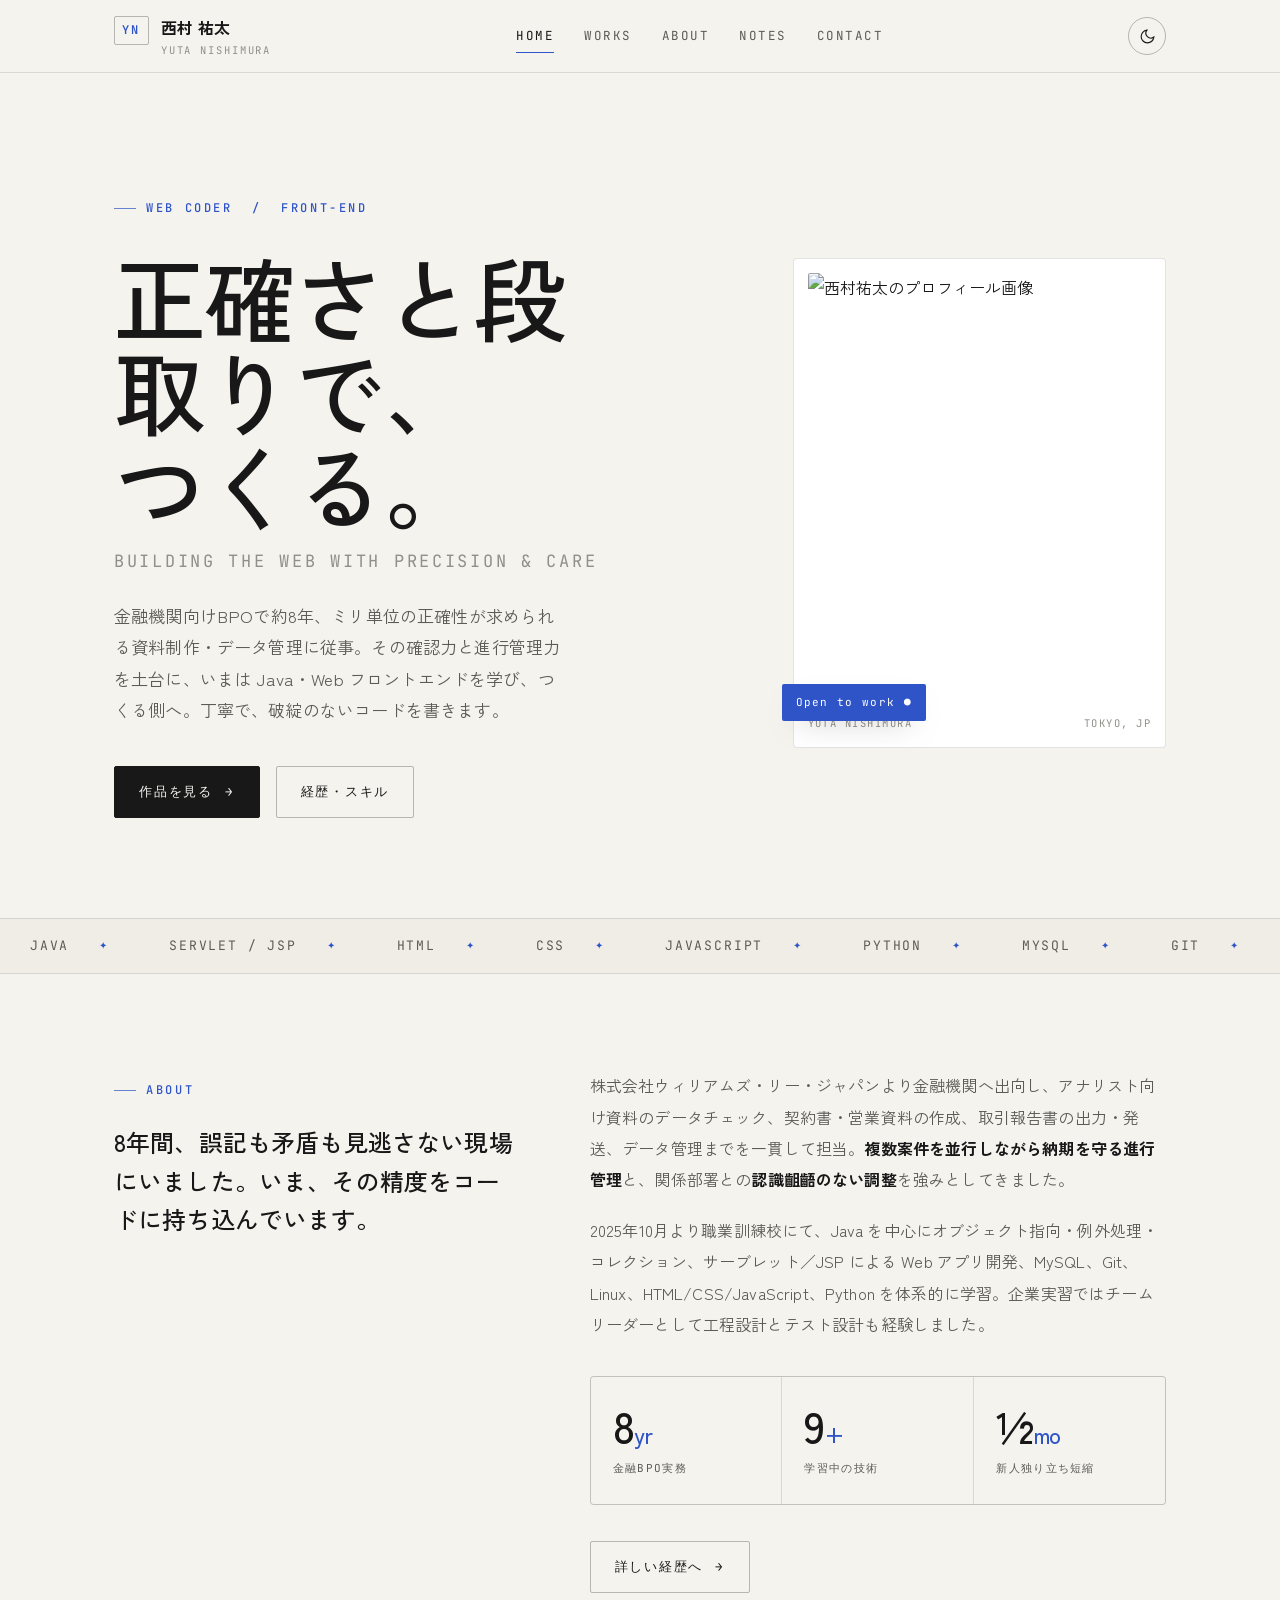
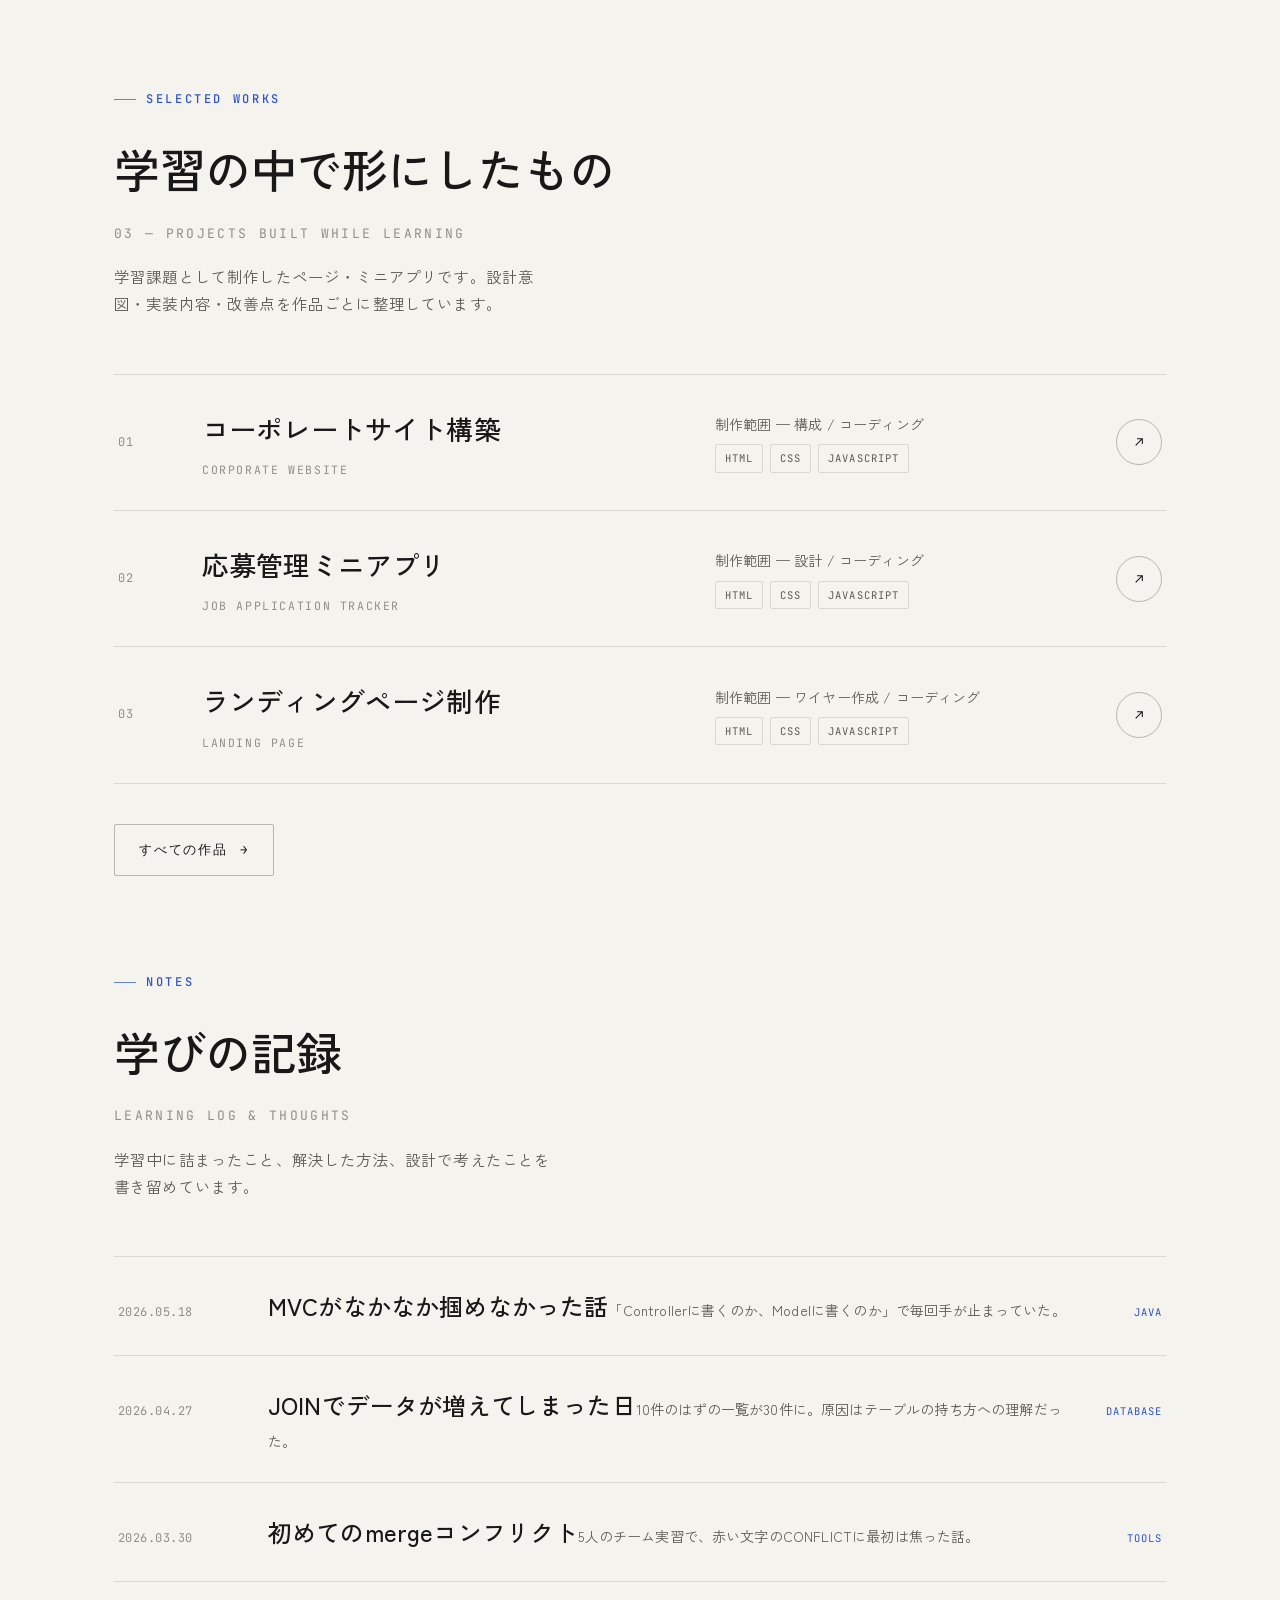
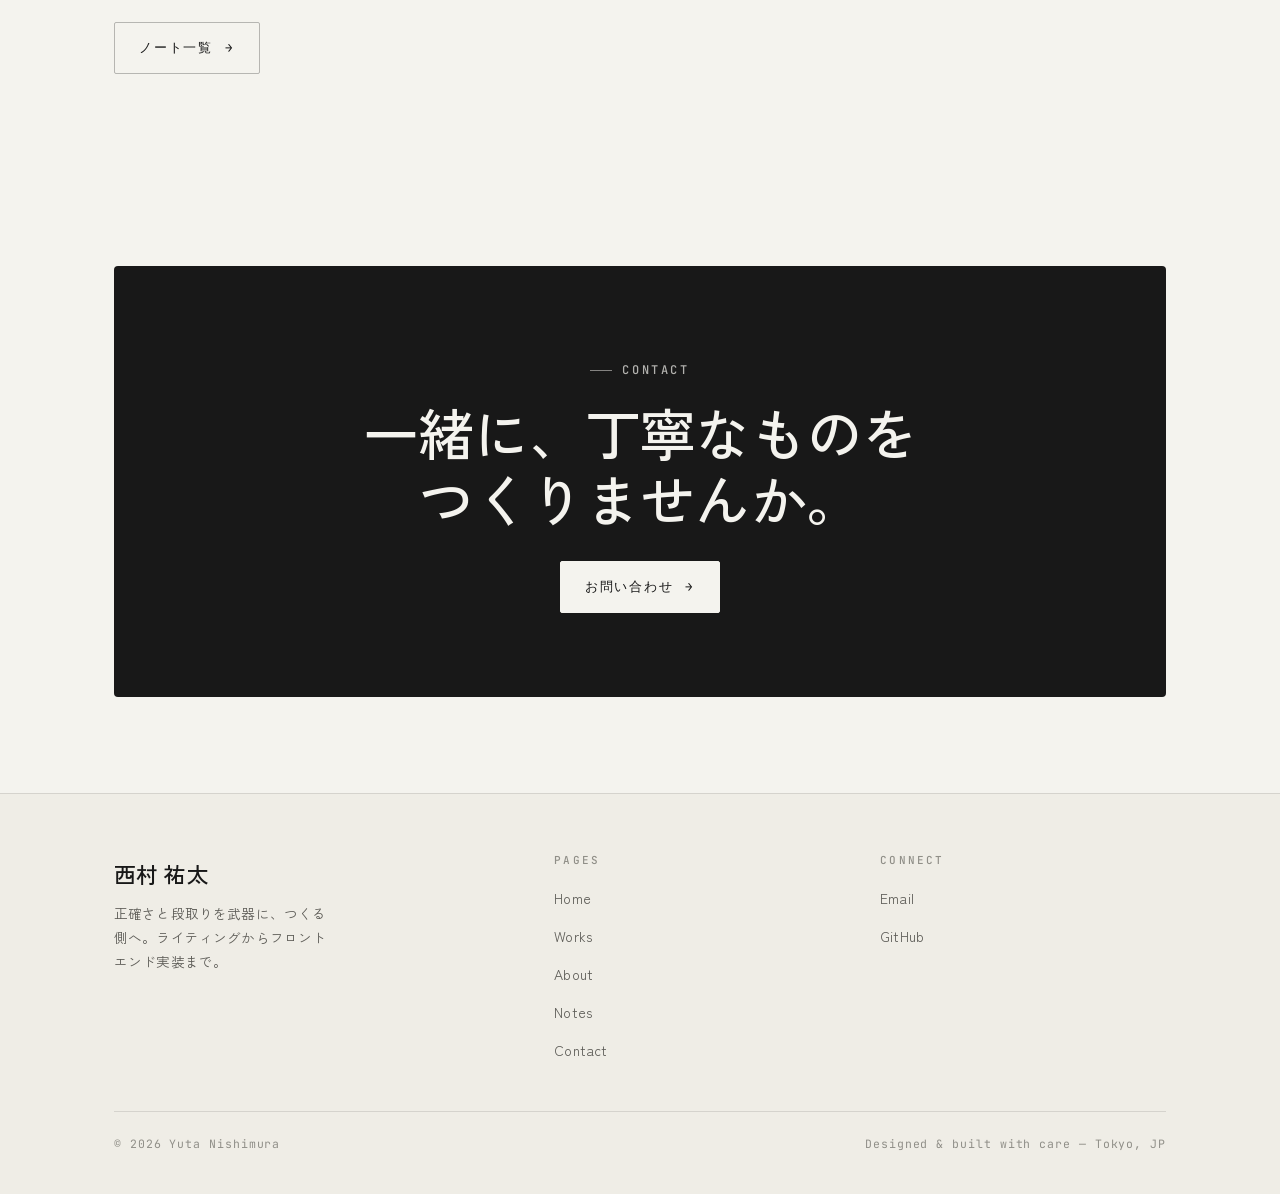
==== index.html @ 8dd25f8f "Add portfolio site" ====
<!DOCTYPE html>
<html lang="ja" data-theme="light">
<head>
<meta charset="UTF-8" />
<meta name="viewport" content="width=device-width, initial-scale=1.0" />
<title>西村 祐太 | Portfolio — Web Coder</title>
<meta name="description" content="西村祐太のポートフォリオ。金融機関向けBPOで培った正確性と進行管理力、職業訓練校で習得したWeb・プログラミングスキルを掲載しています。" />
<link rel="preconnect" href="https://fonts.googleapis.com" />
<link rel="preconnect" href="https://fonts.gstatic.com" crossorigin />
<link href="https://fonts.googleapis.com/css2?family=Zen+Kaku+Gothic+New:wght@300;400;500;700&family=Zen+Old+Mincho:wght@400;500;600&family=JetBrains+Mono:wght@400;500&display=swap" rel="stylesheet" />
<link rel="stylesheet" href="assets/site.css" />
<link rel="stylesheet" href="assets/site-components.css" />
<script src="assets/site.js"></script>
</head>
<body>

<!-- ============ HEADER ============ -->
<header class="site-header">
  <nav class="nav" aria-label="メインナビゲーション">
    <a class="brand" href="index.html" aria-label="ホーム">
      <span class="mark">YN</span>
      <span class="nm">西村 祐太<small>Yuta Nishimura</small></span>
    </a>
    <div class="nav-links" id="navLinks">
      <a href="index.html" aria-current="page">Home</a>
      <a href="works.html">Works</a>
      <a href="about.html">About</a>
      <a href="blog.html">Notes</a>
      <a href="contact.html">Contact</a>
    </div>
    <div class="nav-tools">
      <button class="icon-btn" data-theme-toggle aria-label="テーマ切替" title="ライト / ダーク">
        <svg class="theme-icon-moon" viewBox="0 0 24 24" fill="none" stroke="currentColor" stroke-width="1.6"><path d="M21 12.8A9 9 0 1 1 11.2 3a7 7 0 0 0 9.8 9.8Z"/></svg>
        <svg class="theme-icon-sun" viewBox="0 0 24 24" fill="none" stroke="currentColor" stroke-width="1.6"><circle cx="12" cy="12" r="4.2"/><path d="M12 2v2.5M12 19.5V22M2 12h2.5M19.5 12H22M4.9 4.9l1.8 1.8M17.3 17.3l1.8 1.8M19.1 4.9l-1.8 1.8M6.7 17.3l-1.8 1.8"/></svg>
      </button>
      <button class="icon-btn nav-toggle" data-nav-toggle aria-label="メニュー" aria-expanded="false">
        <svg viewBox="0 0 24 24" fill="none" stroke="currentColor" stroke-width="1.6"><path d="M4 7h16M4 12h16M4 17h16"/></svg>
      </button>
    </div>
  </nav>
</header>

<main>
<!-- ============ HERO ============ -->
<section class="hero wrap">
  <div class="hero-grid">
    <div>
      <p class="eyebrow hero-tag reveal">Web Coder &nbsp;/&nbsp; Front-end</p>
      <h1 class="reveal">
        <span class="ja">正確さと段取りで、<br/>つくる。</span>
        <span class="en">Building the web with precision &amp; care</span>
      </h1>
      <p class="hero-lede reveal">金融機関向けBPOで約8年、ミリ単位の正確性が求められる資料制作・データ管理に従事。その確認力と進行管理力を土台に、いまは Java・Web フロントエンドを学び、つくる側へ。丁寧で、破綻のないコードを書きます。</p>
      <div class="hero-cta reveal">
        <a class="btn" href="works.html">作品を見る <span class="arr">→</span></a>
        <a class="btn btn--ghost" href="about.html">経歴・スキル</a>
      </div>
    </div>
    <div class="hero-portrait reveal">
      <div class="frame">
        <img src="https://williams7jpyu-dotcom.github.io/portfolio-clean/assets/profile.png" alt="西村祐太のプロフィール画像" loading="eager" />
        <div class="meta"><span>Yuta Nishimura</span><span>Tokyo, JP</span></div>
        <span class="badge">Open to work ●</span>
      </div>
    </div>
  </div>
</section>

<!-- skills marquee -->
<div class="strip" aria-hidden="true">
  <div class="strip-track">
    <span>Java</span><span>Servlet / JSP</span><span>HTML</span><span>CSS</span><span>JavaScript</span><span>Python</span><span>MySQL</span><span>Git</span><span>Linux</span><span>MVC</span>
    <span>Java</span><span>Servlet / JSP</span><span>HTML</span><span>CSS</span><span>JavaScript</span><span>Python</span><span>MySQL</span><span>Git</span><span>Linux</span><span>MVC</span>
  </div>
</div>

<!-- ============ ABOUT PREVIEW ============ -->
<section class="section wrap">
  <div class="about-grid">
    <div class="reveal">
      <p class="eyebrow">About</p>
      <p class="lead-para" style="margin-top:22px;">8年間、誤記も矛盾も見逃さない現場にいました。いま、その精度をコードに持ち込んでいます。</p>
    </div>
    <div class="prose reveal">
      <p>株式会社ウィリアムズ・リー・ジャパンより金融機関へ出向し、アナリスト向け資料のデータチェック、契約書・営業資料の作成、取引報告書の出力・発送、データ管理までを一貫して担当。<strong>複数案件を並行しながら納期を守る進行管理</strong>と、関係部署との<strong>認識齟齬のない調整</strong>を強みとしてきました。</p>
      <p>2025年10月より職業訓練校にて、Java を中心にオブジェクト指向・例外処理・コレクション、サーブレット／JSP による Web アプリ開発、MySQL、Git、Linux、HTML/CSS/JavaScript、Python を体系的に学習。企業実習ではチームリーダーとして工程設計とテスト設計も経験しました。</p>
      <div class="stats">
        <div class="stat"><div class="n">8<span>yr</span></div><div class="l">金融BPO実務</div></div>
        <div class="stat"><div class="n">9<span>+</span></div><div class="l">学習中の技術</div></div>
        <div class="stat"><div class="n">½<span>mo</span></div><div class="l">新人独り立ち短縮</div></div>
      </div>
      <a class="btn btn--ghost" href="about.html">詳しい経歴へ <span class="arr">→</span></a>
    </div>
  </div>
</section>

<!-- ============ FEATURED WORKS ============ -->
<section class="section wrap" style="padding-top:0;">
  <div class="section-head reveal">
    <p class="eyebrow">Selected Works</p>
    <div class="lead">学習の中で形にしたもの<span class="en">03 — Projects built while learning</span></div>
    <p class="sub">学習課題として制作したページ・ミニアプリです。設計意図・実装内容・改善点を作品ごとに整理しています。</p>
  </div>
  <div class="works-list">
    <a class="work-row reveal" href="work-cafe.html">
      <span class="num">01</span>
      <span class="title">コーポレートサイト構築<span class="en">Corporate Website</span></span>
      <span class="role">制作範囲 — 構成 / コーディング<span class="tags"><span class="tag">HTML</span><span class="tag">CSS</span><span class="tag">JavaScript</span></span></span>
      <span class="go"><svg viewBox="0 0 24 24" width="16" height="16" fill="none" stroke="currentColor" stroke-width="1.6"><path d="M7 17 17 7M9 7h8v8"/></svg></span>
      <img class="preview" src="https://williams7jpyu-dotcom.github.io/portfolio-clean/assets/work-cafe.png" alt="" />
    </a>
    <a class="work-row reveal" href="work-tracker.html">
      <span class="num">02</span>
      <span class="title">応募管理ミニアプリ<span class="en">Job Application Tracker</span></span>
      <span class="role">制作範囲 — 設計 / コーディング<span class="tags"><span class="tag">HTML</span><span class="tag">CSS</span><span class="tag">JavaScript</span></span></span>
      <span class="go"><svg viewBox="0 0 24 24" width="16" height="16" fill="none" stroke="currentColor" stroke-width="1.6"><path d="M7 17 17 7M9 7h8v8"/></svg></span>
      <img class="preview" src="https://williams7jpyu-dotcom.github.io/portfolio-clean/assets/work-app.png" alt="" />
    </a>
    <a class="work-row reveal" href="work-lp.html">
      <span class="num">03</span>
      <span class="title">ランディングページ制作<span class="en">Landing Page</span></span>
      <span class="role">制作範囲 — ワイヤー作成 / コーディング<span class="tags"><span class="tag">HTML</span><span class="tag">CSS</span><span class="tag">JavaScript</span></span></span>
      <span class="go"><svg viewBox="0 0 24 24" width="16" height="16" fill="none" stroke="currentColor" stroke-width="1.6"><path d="M7 17 17 7M9 7h8v8"/></svg></span>
      <img class="preview" src="https://williams7jpyu-dotcom.github.io/portfolio-clean/assets/work-lp.png" alt="" />
    </a>
  </div>
  <div style="margin-top:40px;" class="reveal"><a class="btn btn--ghost" href="works.html">すべての作品 <span class="arr">→</span></a></div>
</section>

<!-- ============ NOTES PREVIEW ============ -->
<section class="section wrap" style="padding-top:0;">
  <div class="section-head reveal">
    <p class="eyebrow">Notes</p>
    <div class="lead">学びの記録<span class="en">Learning log &amp; thoughts</span></div>
    <p class="sub">学習中に詰まったこと、解決した方法、設計で考えたことを書き留めています。</p>
  </div>
  <div class="notes-list">
    <a class="note-row reveal" href="note-mvc.html">
      <span class="date">2026.05.18</span>
      <span><span class="nt">MVCがなかなか掴めなかった話</span><span class="ex">「Controllerに書くのか、Modelに書くのか」で毎回手が止まっていた。</span></span>
      <span class="cat">Java</span>
    </a>
    <a class="note-row reveal" href="note-join.html">
      <span class="date">2026.04.27</span>
      <span><span class="nt">JOINでデータが増えてしまった日</span><span class="ex">10件のはずの一覧が30件に。原因はテーブルの持ち方への理解だった。</span></span>
      <span class="cat">Database</span>
    </a>
    <a class="note-row reveal" href="note-git.html">
      <span class="date">2026.03.30</span>
      <span><span class="nt">初めてのmergeコンフリクト</span><span class="ex">5人のチーム実習で、赤い文字のCONFLICTに最初は焦った話。</span></span>
      <span class="cat">Tools</span>
    </a>
  </div>
  <div style="margin-top:40px;" class="reveal"><a class="btn btn--ghost" href="blog.html">ノート一覧 <span class="arr">→</span></a></div>
</section>

<!-- ============ CONTACT CTA ============ -->
<section class="section wrap">
  <div class="cta-band reveal">
    <p class="eyebrow">Contact</p>
    <h2>一緒に、丁寧なものを<br/>つくりませんか。</h2>
    <a class="btn" href="contact.html">お問い合わせ <span class="arr">→</span></a>
  </div>
</section>
</main>

<!-- ============ FOOTER ============ -->
<footer class="site-footer">
  <div class="wrap">
    <div class="footer-grid">
      <div class="footer-brand">
        <div class="big">西村 祐太</div>
        <p>正確さと段取りを武器に、つくる側へ。ライティングからフロントエンド実装まで。</p>
      </div>
      <div>
        <h4>Pages</h4>
        <ul>
          <li><a href="index.html">Home</a></li>
          <li><a href="works.html">Works</a></li>
          <li><a href="about.html">About</a></li>
          <li><a href="blog.html">Notes</a></li>
          <li><a href="contact.html">Contact</a></li>
        </ul>
      </div>
      <div>
        <h4>Connect</h4>
        <ul>
          <li><a href="mailto:williams7.jp.yu@gmail.com">Email</a></li>
          <li><a href="https://github.com/williams7jpyu-dotcom" target="_blank" rel="noopener">GitHub</a></li>
        </ul>
      </div>
    </div>
    <div class="footer-base">
      <span>© 2026 Yuta Nishimura</span>
      <span>Designed &amp; built with care — Tokyo, JP</span>
    </div>
  </div>
</footer>


</body>
</html>
---- assets/site.css ----
/* =========================================================
   Yuta Nishimura — Portfolio
   Shared stylesheet. Minimal / editorial / bilingual.
   Theme via [data-theme], tweak vars overridable inline.
   ========================================================= */

:root {
  /* Tweakable */
  --accent: #2f54c8;
  --space-scale: 1;            /* 0.85 compact .. 1.2 airy */
  --font-display: "Zen Kaku Gothic New", system-ui, sans-serif;
  --font-body: "Zen Kaku Gothic New", system-ui, sans-serif;
  --font-mono: "JetBrains Mono", ui-monospace, monospace;
  --font-serif: "Zen Old Mincho", serif;

  /* Light palette */
  --bg: #f4f3ee;
  --bg-2: #efede6;
  --surface: #ffffff;
  --ink: #181818;
  --ink-soft: #5c5b56;
  --ink-faint: #908f88;
  --line: rgba(24, 24, 24, 0.12);
  --line-strong: rgba(24, 24, 24, 0.28);
  --accent-ink: #ffffff;

  --maxw: 1180px;
  --gut: clamp(20px, 5vw, 72px);
  --r: 4px;
  --ease: cubic-bezier(0.22, 1, 0.36, 1);
}

[data-theme="dark"] {
  --bg: #0f0f11;
  --bg-2: #161619;
  --surface: #18181b;
  --ink: #f1efe9;
  --ink-soft: #a6a49c;
  --ink-faint: #6d6c66;
  --line: rgba(241, 239, 233, 0.14);
  --line-strong: rgba(241, 239, 233, 0.32);
  --accent-ink: #ffffff;
}

* { box-sizing: border-box; }

html { -webkit-text-size-adjust: 100%; scroll-behavior: smooth; }

body {
  margin: 0;
  background: var(--bg);
  color: var(--ink);
  font-family: var(--font-body);
  font-weight: 400;
  line-height: 1.75;
  letter-spacing: 0.01em;
  -webkit-font-smoothing: antialiased;
  text-rendering: optimizeLegibility;
  transition: background 0.5s var(--ease), color 0.5s var(--ease);
}

::selection { background: var(--accent); color: var(--accent-ink); }

a { color: inherit; text-decoration: none; }

img { display: block; max-width: 100%; }

h1, h2, h3, h4 { font-family: var(--font-display); font-weight: 500; line-height: 1.18; letter-spacing: 0.01em; margin: 0; text-wrap: balance; }

p { margin: 0; text-wrap: pretty; }

/* ---------- layout helpers ---------- */
.wrap { max-width: var(--maxw); margin: 0 auto; padding-inline: var(--gut); }

.section {
  padding-block: calc(96px * var(--space-scale));
  position: relative;
}
.section--tight { padding-block: calc(64px * var(--space-scale)); }

.eyebrow {
  font-family: var(--font-mono);
  font-size: 12px;
  font-weight: 500;
  letter-spacing: 0.22em;
  text-transform: uppercase;
  color: var(--accent);
  display: inline-flex;
  align-items: center;
  gap: 10px;
  margin: 0;
}
.eyebrow::before {
  content: "";
  width: 22px;
  height: 1px;
  background: currentColor;
  opacity: 0.7;
}

.section-head {
  display: grid;
  grid-template-columns: 1fr;
  gap: 18px;
  margin-bottom: calc(56px * var(--space-scale));
}
.section-head .lead {
  font-family: var(--font-display);
  font-size: clamp(28px, 4vw, 46px);
  font-weight: 500;
  letter-spacing: -0.01em;
}
.section-head .lead .en {
  display: block;
  font-family: var(--font-mono);
  font-weight: 400;
  font-size: 13px;
  letter-spacing: 0.18em;
  text-transform: uppercase;
  color: var(--ink-faint);
  margin-top: 14px;
}
.section-head .sub { color: var(--ink-soft); max-width: 56ch; font-size: 15.5px; }

/* ---------- header / nav ---------- */
.site-header {
  position: sticky;
  top: 0;
  z-index: 50;
  backdrop-filter: saturate(1.4) blur(14px);
  background: color-mix(in oklab, var(--bg) 78%, transparent);
  border-bottom: 1px solid var(--line);
  transition: background 0.5s var(--ease), border-color 0.5s var(--ease);
}
.nav {
  max-width: var(--maxw);
  margin: 0 auto;
  padding: 0 var(--gut);
  height: 72px;
  display: flex;
  align-items: center;
  justify-content: space-between;
  gap: 24px;
}
.brand { display: flex; align-items: baseline; gap: 12px; font-weight: 600; letter-spacing: 0.02em; }
.brand .mark {
  font-family: var(--font-mono);
  font-size: 12px;
  letter-spacing: 0.2em;
  color: var(--accent);
  border: 1px solid var(--line-strong);
  border-radius: 2px;
  padding: 3px 7px;
}
.brand .nm { font-size: 16px; }
.brand .nm small { display: block; font-family: var(--font-mono); font-size: 10.5px; letter-spacing: 0.18em; color: var(--ink-faint); text-transform: uppercase; font-weight: 400; }

.nav-links { display: flex; align-items: center; gap: 30px; }
.nav-links a {
  font-family: var(--font-mono);
  font-size: 12.5px;
  letter-spacing: 0.12em;
  text-transform: uppercase;
  color: var(--ink-soft);
  position: relative;
  padding-block: 6px;
  transition: color 0.25s var(--ease);
}
.nav-links a::after {
  content: "";
  position: absolute; left: 0; bottom: 0;
  width: 100%; height: 1px;
  background: var(--accent);
  transform: scaleX(0); transform-origin: left;
  transition: transform 0.35s var(--ease);
}
.nav-links a:hover { color: var(--ink); }
.nav-links a:hover::after, .nav-links a[aria-current="page"]::after { transform: scaleX(1); }
.nav-links a[aria-current="page"] { color: var(--ink); }

.nav-tools { display: flex; align-items: center; gap: 12px; }
.icon-btn {
  width: 38px; height: 38px;
  display: inline-flex; align-items: center; justify-content: center;
  border: 1px solid var(--line-strong);
  border-radius: 50%;
  background: transparent;
  color: var(--ink);
  cursor: pointer;
  transition: background 0.25s var(--ease), color 0.25s var(--ease), border-color 0.25s;
}
.icon-btn:hover { background: var(--ink); color: var(--bg); border-color: var(--ink); }
.icon-btn svg { width: 17px; height: 17px; }
.theme-icon-sun { display: none; }
[data-theme="dark"] .theme-icon-sun { display: block; }
[data-theme="dark"] .theme-icon-moon { display: none; }

.nav-toggle { display: none; }

/* mobile nav */
@media (max-width: 860px) {
  .nav-links {
    position: fixed; inset: 72px 0 auto 0;
    flex-direction: column; align-items: flex-start;
    gap: 4px;
    background: var(--bg);
    border-bottom: 1px solid var(--line);
    padding: 18px var(--gut) 28px;
    transform: translateY(-12px); opacity: 0; pointer-events: none;
    transition: transform 0.3s var(--ease), opacity 0.3s var(--ease);
  }
  .nav-links a { font-size: 15px; padding-block: 12px; width: 100%; }
  .nav-links a::after { display: none; }
  body.nav-open .nav-links { transform: none; opacity: 1; pointer-events: auto; }
  .nav-toggle { display: inline-flex; }
}

/* ---------- buttons ---------- */
.btn {
  display: inline-flex; align-items: center; gap: 12px;
  font-family: var(--font-mono);
  font-size: 12.5px; letter-spacing: 0.14em; text-transform: uppercase;
  padding: 14px 24px;
  border-radius: 2px;
  border: 1px solid var(--ink);
  background: var(--ink); color: var(--bg);
  cursor: pointer;
  white-space: nowrap;
  transition: transform 0.3s var(--ease), background 0.3s var(--ease), color 0.3s, border-color 0.3s, box-shadow 0.3s;
}
.btn:hover { transform: translateY(-2px); box-shadow: 0 10px 28px -14px rgba(0,0,0,0.5); }
.btn .arr { transition: transform 0.3s var(--ease); }
.btn:hover .arr { transform: translateX(4px); }
.btn--ghost { background: transparent; color: var(--ink); border-color: var(--line-strong); }
.btn--ghost:hover { border-color: var(--ink); background: transparent; }
.btn--accent { background: var(--accent); border-color: var(--accent); color: var(--accent-ink); }

/* ---------- footer ---------- */
.site-footer {
  border-top: 1px solid var(--line);
  padding-block: 60px 40px;
  background: var(--bg-2);
  transition: background 0.5s var(--ease);
}
.footer-grid {
  display: grid;
  grid-template-columns: 1.4fr 1fr 1fr;
  gap: 40px;
  align-items: start;
}
.footer-grid h4 { font-family: var(--font-mono); font-size: 11px; letter-spacing: 0.2em; text-transform: uppercase; color: var(--ink-faint); font-weight: 500; margin-bottom: 16px; }
.footer-grid ul { list-style: none; margin: 0; padding: 0; display: flex; flex-direction: column; gap: 10px; }
.footer-grid ul a { color: var(--ink-soft); font-size: 14px; transition: color 0.2s; }
.footer-grid ul a:hover { color: var(--ink); }
.footer-brand .big { font-family: var(--font-display); font-size: 22px; font-weight: 500; }
.footer-brand p { color: var(--ink-soft); font-size: 13.5px; margin-top: 10px; max-width: 32ch; }
.footer-base {
  margin-top: 48px; padding-top: 22px;
  border-top: 1px solid var(--line);
  display: flex; justify-content: space-between; gap: 16px; flex-wrap: wrap;
  font-family: var(--font-mono); font-size: 11.5px; letter-spacing: 0.08em; color: var(--ink-faint);
}
@media (max-width: 720px) { .footer-grid { grid-template-columns: 1fr 1fr; } .footer-brand { grid-column: 1 / -1; } }

/* ---------- reveal animation ---------- */
.reveal { opacity: 0; transform: translateY(22px); transition: opacity 0.8s var(--ease), transform 0.8s var(--ease); }
.reveal.in { opacity: 1; transform: none; }
@media (prefers-reduced-motion: reduce) { .reveal { opacity: 1; transform: none; transition: none; } }

/* ---------- utility ---------- */
.hairline { height: 1px; background: var(--line); border: 0; margin: 0; }
.mono { font-family: var(--font-mono); }
.muted { color: var(--ink-soft); }
.center { text-align: center; }
---- assets/site-components.css ----
/* =========================================================
   Component styles — hero, works, about, skills, notes, contact
   ========================================================= */

.site-header.scrolled { box-shadow: 0 1px 0 var(--line), 0 14px 40px -30px rgba(0,0,0,0.45); }

/* ---------- HERO ---------- */
.hero { padding-top: clamp(56px, 9vw, 116px); padding-bottom: clamp(48px, 8vw, 100px); position: relative; overflow: hidden; }
.hero-grid {
  display: grid;
  grid-template-columns: 1.45fr 0.9fr;
  gap: clamp(32px, 6vw, 84px);
  align-items: center;
}
.hero-tag { margin-bottom: 30px; }
.hero h1 {
  font-size: clamp(40px, 8.2vw, 92px);
  line-height: 1.02;
  letter-spacing: -0.02em;
  font-weight: 500;
}
.hero h1 .ja { display: block; }
.hero h1 .en {
  display: block;
  font-family: var(--font-mono);
  font-weight: 400;
  font-size: clamp(13px, 1.5vw, 17px);
  letter-spacing: 0.16em;
  text-transform: uppercase;
  color: var(--ink-faint);
  margin-top: 22px;
}
.hero-lede { margin-top: 30px; max-width: 50ch; color: var(--ink-soft); font-size: clamp(15px, 1.5vw, 17px); line-height: 1.85; }
.hero-cta { margin-top: 40px; display: flex; gap: 16px; flex-wrap: wrap; }

.hero-portrait { position: relative; }
.hero-portrait .frame {
  position: relative;
  border: 1px solid var(--line);
  background: var(--surface);
  padding: 14px;
  border-radius: var(--r);
}
.hero-portrait img { width: 100%; aspect-ratio: 4/5; object-fit: cover; border-radius: 2px; filter: grayscale(0.15); }
.hero-portrait .meta {
  display: flex; justify-content: space-between; align-items: center;
  font-family: var(--font-mono); font-size: 10.5px; letter-spacing: 0.14em; text-transform: uppercase;
  color: var(--ink-faint); margin-top: 12px;
}
.hero-portrait .badge {
  position: absolute; left: -12px; bottom: 26px;
  background: var(--accent); color: var(--accent-ink);
  font-family: var(--font-mono); font-size: 11px; letter-spacing: 0.12em;
  padding: 9px 14px; border-radius: 2px;
  box-shadow: 0 12px 30px -16px rgba(0,0,0,0.6);
}
@media (max-width: 880px) {
  .hero-grid { grid-template-columns: 1fr; gap: 40px; }
  .hero-portrait { max-width: 360px; }
}

/* marquee strip of skills */
.strip {
  border-top: 1px solid var(--line);
  border-bottom: 1px solid var(--line);
  overflow: hidden;
  background: var(--bg-2);
}
.strip-track {
  display: flex; gap: 0; white-space: nowrap;
  animation: marquee 38s linear infinite;
}
.strip:hover .strip-track { animation-play-state: paused; }
.strip-track span {
  font-family: var(--font-mono); font-size: 13px; letter-spacing: 0.14em; text-transform: uppercase;
  color: var(--ink-soft);
  padding: 16px 30px;
  display: inline-flex; align-items: center; gap: 30px;
}
.strip-track span::after { content: "✦"; color: var(--accent); font-size: 10px; }
@keyframes marquee { to { transform: translateX(-50%); } }
@media (prefers-reduced-motion: reduce) { .strip-track { animation: none; } }

/* ---------- WORKS ---------- */
.works-list { display: grid; gap: 0; }
.work-row {
  display: grid;
  grid-template-columns: 56px 1.3fr 1fr auto;
  gap: 28px;
  align-items: center;
  padding: 30px 4px;
  border-top: 1px solid var(--line);
  position: relative;
  transition: padding 0.4s var(--ease);
}
.work-row:last-child { border-bottom: 1px solid var(--line); }
.work-row:hover { padding-inline: 18px; }
.work-row .num { font-family: var(--font-mono); font-size: 12px; color: var(--ink-faint); letter-spacing: 0.1em; }
.work-row .title { font-family: var(--font-display); font-size: clamp(20px, 2.4vw, 27px); font-weight: 500; }
.work-row .title .en { display: block; font-family: var(--font-mono); font-size: 11.5px; letter-spacing: 0.14em; text-transform: uppercase; color: var(--ink-faint); margin-top: 8px; font-weight: 400; }
.work-row .role { color: var(--ink-soft); font-size: 14px; }
.work-row .tags { display: flex; gap: 7px; flex-wrap: wrap; margin-top: 8px; }
.work-row .go { width: 46px; height: 46px; border-radius: 50%; border: 1px solid var(--line-strong); display: grid; place-items: center; transition: background 0.3s var(--ease), color 0.3s, border-color 0.3s, transform 0.3s; }
.work-row:hover .go { background: var(--accent); border-color: var(--accent); color: var(--accent-ink); transform: rotate(-45deg); }
.work-row .preview {
  position: absolute; right: 90px; top: 50%; transform: translateY(-50%) scale(0.9);
  width: 200px; aspect-ratio: 16/10; object-fit: cover; border-radius: 3px;
  opacity: 0; pointer-events: none; box-shadow: 0 26px 60px -22px rgba(0,0,0,0.6);
  transition: opacity 0.35s var(--ease), transform 0.35s var(--ease);
  z-index: 3;
}
.work-row:hover .preview { opacity: 1; transform: translateY(-50%) scale(1); }
@media (max-width: 860px) {
  .work-row { grid-template-columns: 40px 1fr auto; row-gap: 12px; }
  .work-row .role { grid-column: 2 / -1; }
  .work-row .preview { display: none; }
}

.tag {
  font-family: var(--font-mono); font-size: 10.5px; letter-spacing: 0.1em; text-transform: uppercase;
  color: var(--ink-soft); border: 1px solid var(--line); border-radius: 2px; padding: 4px 9px;
}

/* grid layout variant (toggled via [data-works="grid"]) */
[data-works="grid"] .works-list { grid-template-columns: repeat(2, 1fr); gap: 30px; }
[data-works="grid"] .work-row {
  display: flex; flex-direction: column; gap: 12px;
  border: 1px solid var(--line); border-radius: var(--r); padding: 0; overflow: hidden;
  background: var(--surface); position: relative;
}
[data-works="grid"] .work-row:last-child { border-bottom: 1px solid var(--line); }
[data-works="grid"] .work-row:hover { padding-inline: 0; transform: translateY(-4px); box-shadow: 0 24px 50px -30px rgba(0,0,0,0.5); }
[data-works="grid"] .work-row .preview {
  order: -1; position: static; opacity: 1; pointer-events: auto;
  width: 100%; aspect-ratio: 16/10; transform: none !important; box-shadow: none; border-radius: 0; display: block;
}
[data-works="grid"] .work-row .num { position: absolute; top: 12px; left: 12px; background: var(--surface); padding: 4px 8px; border-radius: 2px; z-index: 2; }
[data-works="grid"] .work-row .go { position: absolute; top: 12px; right: 12px; background: var(--surface); z-index: 2; }
[data-works="grid"] .work-row:hover .go { transform: rotate(-45deg); }
[data-works="grid"] .work-row .title { padding: 4px 22px 0; }
[data-works="grid"] .work-row .role { padding: 0 22px 24px; }
@media (max-width: 720px) { [data-works="grid"] .works-list { grid-template-columns: 1fr; } }

/* ---------- ABOUT / profile ---------- */
.about-grid { display: grid; grid-template-columns: 0.9fr 1.3fr; gap: clamp(36px, 6vw, 80px); align-items: start; }
@media (max-width: 880px) { .about-grid { grid-template-columns: 1fr; } }
.about-portrait { border: 1px solid var(--line); background: var(--surface); padding: 12px; border-radius: var(--r); position: sticky; top: 96px; }
.about-portrait img { width: 100%; aspect-ratio: 4/5; object-fit: cover; filter: grayscale(0.15); border-radius: 2px; }
.about-portrait .cap { font-family: var(--font-mono); font-size: 11px; letter-spacing: 0.12em; color: var(--ink-faint); text-transform: uppercase; display: flex; justify-content: space-between; padding: 12px 4px 4px; }
.prose p { color: var(--ink-soft); font-size: 16px; line-height: 1.95; margin-bottom: 20px; }
.prose p strong { color: var(--ink); font-weight: 600; }
.lead-para { font-family: var(--font-display); font-size: clamp(19px, 2.3vw, 24px); line-height: 1.6; color: var(--ink) !important; font-weight: 500; }

/* stat row */
.stats { display: grid; grid-template-columns: repeat(3, 1fr); gap: 1px; background: var(--line); border: 1px solid var(--line); border-radius: var(--r); overflow: hidden; margin: 36px 0; }
.stat { background: var(--bg); padding: 26px 22px; }
.stat .n { font-family: var(--font-display); font-size: clamp(30px, 4vw, 44px); font-weight: 500; letter-spacing: -0.01em; line-height: 1; }
.stat .n span { font-size: 0.5em; color: var(--accent); }
.stat .l { font-family: var(--font-mono); font-size: 11px; letter-spacing: 0.12em; text-transform: uppercase; color: var(--ink-soft); margin-top: 12px; }

/* timeline */
.timeline { position: relative; margin-top: 10px; }
.tl-item { display: grid; grid-template-columns: 150px 1fr; gap: 26px; padding: 26px 0; border-top: 1px solid var(--line); }
.tl-item:last-child { border-bottom: 1px solid var(--line); }
.tl-when { font-family: var(--font-mono); font-size: 12px; letter-spacing: 0.06em; color: var(--accent); padding-top: 4px; }
.tl-where { font-family: var(--font-display); font-size: 18px; font-weight: 500; }
.tl-role { color: var(--ink-faint); font-family: var(--font-mono); font-size: 11px; letter-spacing: 0.1em; text-transform: uppercase; margin-top: 4px; }
.tl-desc { color: var(--ink-soft); font-size: 14.5px; margin-top: 12px; line-height: 1.8; }
.tl-desc ul { margin: 8px 0 0; padding-left: 18px; }
.tl-desc li { margin-bottom: 5px; }
@media (max-width: 680px) { .tl-item { grid-template-columns: 1fr; gap: 8px; } }

/* skills */
.skill-cats { display: grid; grid-template-columns: repeat(2, 1fr); gap: 30px; }
@media (max-width: 720px) { .skill-cats { grid-template-columns: 1fr; } }
.skill-cat { border: 1px solid var(--line); border-radius: var(--r); padding: 28px; background: var(--surface); }
.skill-cat h3 { font-family: var(--font-mono); font-size: 12px; letter-spacing: 0.16em; text-transform: uppercase; color: var(--accent); margin-bottom: 20px; display: flex; align-items: center; gap: 10px; }
.skill-cat h3::before { content: ""; width: 8px; height: 8px; background: var(--accent); border-radius: 50%; }
.skill-item { padding: 13px 0; border-top: 1px dashed var(--line); }
.skill-item:first-of-type { border-top: 0; }
.skill-item .top { display: flex; justify-content: space-between; gap: 14px; align-items: baseline; }
.skill-item .sk { font-weight: 500; font-size: 15px; flex: 1; min-width: 0; }
.skill-item .lv { font-family: var(--font-mono); font-size: 10.5px; letter-spacing: 0.1em; color: var(--ink-faint); text-transform: uppercase; flex-shrink: 0; white-space: nowrap; }
.skill-item .note { color: var(--ink-soft); font-size: 13px; margin-top: 4px; }

/* ---------- NOTES / blog ---------- */
.notes-list { display: grid; gap: 0; }
.note-row { display: grid; grid-template-columns: 120px 1fr auto; gap: 30px; align-items: baseline; padding: 28px 4px; border-top: 1px solid var(--line); transition: padding 0.4s var(--ease); }
.note-row:last-child { border-bottom: 1px solid var(--line); }
.note-row:hover { padding-inline: 16px; }
.note-row .date { font-family: var(--font-mono); font-size: 12px; color: var(--ink-faint); letter-spacing: 0.04em; }
.note-row .nt { font-family: var(--font-display); font-size: clamp(18px, 2.2vw, 24px); font-weight: 500; }
.note-row .ex { color: var(--ink-soft); font-size: 14px; margin-top: 8px; max-width: 60ch; }
.note-row .cat { font-family: var(--font-mono); font-size: 10.5px; letter-spacing: 0.1em; text-transform: uppercase; color: var(--accent); white-space: nowrap; }
@media (max-width: 720px) { .note-row { grid-template-columns: 1fr; gap: 8px; } .note-row .cat { order: -1; } }

/* ---------- CONTACT ---------- */
.contact-grid { display: grid; grid-template-columns: 1fr 0.9fr; gap: clamp(36px, 6vw, 80px); align-items: start; }
@media (max-width: 880px) { .contact-grid { grid-template-columns: 1fr; } }
.contact-big { font-family: var(--font-display); font-size: clamp(32px, 5vw, 60px); font-weight: 500; line-height: 1.12; letter-spacing: -0.01em; }
.contact-links { display: flex; flex-direction: column; gap: 2px; margin-top: 36px; }
.c-link { display: flex; align-items: center; justify-content: space-between; gap: 16px; padding: 22px 4px; border-top: 1px solid var(--line); transition: padding 0.35s var(--ease); }
.c-link:last-child { border-bottom: 1px solid var(--line); }
.c-link:hover { padding-inline: 14px; }
.c-link .k { font-family: var(--font-mono); font-size: 11px; letter-spacing: 0.16em; text-transform: uppercase; color: var(--ink-faint); }
.c-link .v { font-family: var(--font-display); font-size: clamp(17px, 2.2vw, 22px); font-weight: 500; }
.c-link .go { color: var(--accent); transition: transform 0.3s var(--ease); }
.c-link:hover .go { transform: translateX(5px); }

.form-card { border: 1px solid var(--line); border-radius: var(--r); background: var(--surface); padding: 30px; }
.field { margin-bottom: 18px; }
.field label { display: block; font-family: var(--font-mono); font-size: 11px; letter-spacing: 0.12em; text-transform: uppercase; color: var(--ink-soft); margin-bottom: 8px; }
.field input, .field textarea {
  width: 100%; background: var(--bg); border: 1px solid var(--line-strong); border-radius: 2px;
  padding: 13px 14px; color: var(--ink); font-family: var(--font-body); font-size: 15px; resize: vertical;
  transition: border-color 0.25s var(--ease);
}
.field input:focus, .field textarea:focus { outline: none; border-color: var(--accent); }

/* ---------- page hero (interior) ---------- */
.page-hero { padding-top: clamp(54px, 8vw, 96px); padding-bottom: clamp(30px, 4vw, 52px); }
.page-hero h1 { font-size: clamp(38px, 7vw, 80px); line-height: 1.02; letter-spacing: -0.02em; font-weight: 500; }
.page-hero h1 .en { display: block; font-family: var(--font-mono); font-weight: 400; font-size: clamp(12px, 1.4vw, 15px); letter-spacing: 0.18em; text-transform: uppercase; color: var(--ink-faint); margin-top: 20px; }
.page-hero p { color: var(--ink-soft); max-width: 56ch; margin-top: 26px; font-size: 16px; }
.crumbs { font-family: var(--font-mono); font-size: 11.5px; letter-spacing: 0.1em; text-transform: uppercase; color: var(--ink-faint); margin-bottom: 26px; display: flex; gap: 10px; align-items: center; }
.crumbs a { color: var(--ink-soft); } .crumbs a:hover { color: var(--accent); }

/* ---------- WORK DETAIL ---------- */
.detail-hero img { width: 100%; aspect-ratio: 16/9; object-fit: cover; border-radius: var(--r); border: 1px solid var(--line); }
.detail-grid { display: grid; grid-template-columns: 1fr 300px; gap: clamp(36px, 6vw, 70px); align-items: start; margin-top: 56px; }
@media (max-width: 880px) { .detail-grid { grid-template-columns: 1fr; } }
.detail-side { position: sticky; top: 96px; display: flex; flex-direction: column; gap: 1px; border: 1px solid var(--line); border-radius: var(--r); overflow: hidden; }
.detail-side .row { background: var(--surface); padding: 18px 20px; }
.detail-side .row + .row { border-top: 1px solid var(--line); }
.detail-side .k { font-family: var(--font-mono); font-size: 10.5px; letter-spacing: 0.14em; text-transform: uppercase; color: var(--ink-faint); }
.detail-side .v { font-size: 15px; margin-top: 6px; }
.detail-side .v .tags { margin-top: 8px; }
.detail-block { margin-bottom: 44px; }
.detail-block h2 { font-size: clamp(22px, 3vw, 30px); margin-bottom: 18px; }
.detail-block h2 .en { display: block; font-family: var(--font-mono); font-size: 11px; letter-spacing: 0.16em; text-transform: uppercase; color: var(--accent); margin-bottom: 10px; font-weight: 400; }
.detail-block p { color: var(--ink-soft); font-size: 15.5px; line-height: 1.95; margin-bottom: 14px; }
.detail-block ul { color: var(--ink-soft); font-size: 15px; line-height: 1.9; padding-left: 20px; }
.detail-block li { margin-bottom: 8px; }

/* next project */
.next-proj { border-top: 1px solid var(--line); margin-top: 20px; }
.next-proj a { display: flex; align-items: center; justify-content: space-between; gap: 20px; padding: 46px 4px; transition: padding 0.4s var(--ease); }
.next-proj a:hover { padding-inline: 16px; }
.next-proj .k { font-family: var(--font-mono); font-size: 11px; letter-spacing: 0.14em; text-transform: uppercase; color: var(--ink-faint); }
.next-proj .t { font-family: var(--font-display); font-size: clamp(26px, 4vw, 44px); font-weight: 500; margin-top: 10px; }

/* ---------- ARTICLE (note detail) ---------- */
.article-meta { display: flex; flex-wrap: wrap; align-items: center; gap: 18px; font-family: var(--font-mono); font-size: 12px; letter-spacing: 0.08em; color: var(--ink-faint); margin-bottom: 22px; }
.article-meta .cat { color: var(--accent); }
.article-meta .dot { width: 4px; height: 4px; border-radius: 50%; background: var(--line-strong); }
.article-lede { font-family: var(--font-display); font-size: clamp(18px, 2.3vw, 23px); line-height: 1.7; color: var(--ink); font-weight: 500; margin-top: 24px; max-width: 60ch; }

.article { max-width: 720px; margin: 0 auto; }
.article > * { margin-bottom: 26px; }
.article p { color: var(--ink-soft); font-size: 16.5px; line-height: 1.95; }
.article p strong { color: var(--ink); font-weight: 600; }
.article h2 { font-size: clamp(22px, 3vw, 29px); font-weight: 500; margin-top: 8px; margin-bottom: 6px; letter-spacing: -0.005em; }
.article h2 .en { display: block; font-family: var(--font-mono); font-size: 11px; letter-spacing: 0.16em; text-transform: uppercase; color: var(--accent); margin-bottom: 10px; font-weight: 400; }
.article h3 { font-size: 19px; font-weight: 600; margin-top: 4px; }
.article ul, .article ol { color: var(--ink-soft); font-size: 16px; line-height: 1.9; padding-left: 22px; }
.article li { margin-bottom: 9px; }
.article li::marker { color: var(--accent); }
.article a.inline { color: var(--accent); border-bottom: 1px solid color-mix(in oklab, var(--accent) 40%, transparent); }
.article hr.sep { height: 1px; background: var(--line); border: 0; margin: 14px 0; }

.article figure.shot { margin: 8px 0; }
.article figure.shot img { width: 100%; border: 1px solid var(--line); border-radius: var(--r); }
.article figure.shot figcaption { font-family: var(--font-mono); font-size: 11.5px; letter-spacing: 0.06em; color: var(--ink-faint); margin-top: 10px; text-align: center; }

.article blockquote {
  border-left: 2px solid var(--accent);
  padding: 4px 0 4px 24px;
  margin: 6px 0;
  font-family: var(--font-display);
  font-size: 19px; line-height: 1.7; font-weight: 500;
  color: var(--ink);
}
.article blockquote p { color: var(--ink); font-size: inherit; }

.article pre {
  background: var(--bg-2);
  border: 1px solid var(--line);
  border-radius: var(--r);
  padding: 20px 22px;
  overflow-x: auto;
  font-family: var(--font-mono);
  font-size: 13.5px;
  line-height: 1.75;
  color: var(--ink);
  position: relative;
}
.article pre .lang { position: absolute; top: 0; right: 0; font-size: 10px; letter-spacing: 0.14em; text-transform: uppercase; color: var(--ink-faint); background: var(--surface); border-left: 1px solid var(--line); border-bottom: 1px solid var(--line); padding: 4px 10px; border-radius: 0 var(--r) 0 var(--r); }
.article pre code { font-family: inherit; white-space: pre; }
.article code.inl { font-family: var(--font-mono); font-size: 0.88em; background: var(--bg-2); border: 1px solid var(--line); border-radius: 3px; padding: 1px 6px; color: var(--ink); }
.tok-key { color: var(--accent); }
.tok-str { color: #1f8a5b; }
[data-theme="dark"] .tok-str { color: #6fd39a; }
.tok-com { color: var(--ink-faint); font-style: italic; }
.tok-fn { color: #7c3aed; }
[data-theme="dark"] .tok-fn { color: #c4a6ff; }

.callout {
  background: var(--bg-2);
  border: 1px solid var(--line);
  border-radius: var(--r);
  padding: 22px 24px;
}
.callout .h { font-family: var(--font-mono); font-size: 11px; letter-spacing: 0.16em; text-transform: uppercase; color: var(--accent); margin-bottom: 10px; display: flex; align-items: center; gap: 9px; }
.callout .h::before { content: ""; width: 8px; height: 8px; background: var(--accent); border-radius: 50%; }
.callout p { font-size: 15px; margin-bottom: 0; }

.article-author {
  display: flex; gap: 18px; align-items: center;
  border: 1px solid var(--line); border-radius: var(--r);
  padding: 22px 24px; background: var(--surface);
  max-width: 720px; margin: 8px auto 0;
}
.article-author img { width: 60px; height: 60px; border-radius: 50%; object-fit: cover; flex-shrink: 0; filter: grayscale(0.15); }
.article-author .nm { font-family: var(--font-display); font-size: 17px; font-weight: 500; }
.article-author .bio { color: var(--ink-soft); font-size: 13.5px; margin-top: 4px; line-height: 1.7; }

/* prev / next note nav */
.note-nav { max-width: 720px; margin: 0 auto; display: grid; grid-template-columns: 1fr 1fr; gap: 1px; background: var(--line); border: 1px solid var(--line); border-radius: var(--r); overflow: hidden; }
.note-nav a { background: var(--bg); padding: 26px 24px; transition: background 0.25s var(--ease); }
.note-nav a:hover { background: var(--bg-2); }
.note-nav a.next { text-align: right; }
.note-nav .k { font-family: var(--font-mono); font-size: 10.5px; letter-spacing: 0.14em; text-transform: uppercase; color: var(--ink-faint); }
.note-nav .t { font-family: var(--font-display); font-size: 16px; font-weight: 500; margin-top: 8px; line-height: 1.4; }
.note-nav a.disabled { pointer-events: none; opacity: 0.4; }
@media (max-width: 600px) { .note-nav { grid-template-columns: 1fr; } .note-nav a.next { text-align: left; } }

/* CTA band */
.cta-band { background: var(--ink); color: var(--bg); border-radius: var(--r); padding: clamp(40px, 7vw, 84px); text-align: center; }
[data-theme="dark"] .cta-band { background: var(--surface); border: 1px solid var(--line); }
.cta-band .eyebrow { color: var(--bg); opacity: 0.7; justify-content: center; }
[data-theme="dark"] .cta-band .eyebrow { color: var(--accent); opacity: 1; }
.cta-band h2 { font-size: clamp(30px, 5vw, 56px); margin: 18px 0 30px; letter-spacing: -0.01em; }
.cta-band .btn { background: var(--bg); color: var(--ink); border-color: var(--bg); }
.cta-band .btn:hover { background: var(--accent); color: var(--accent-ink); border-color: var(--accent); }
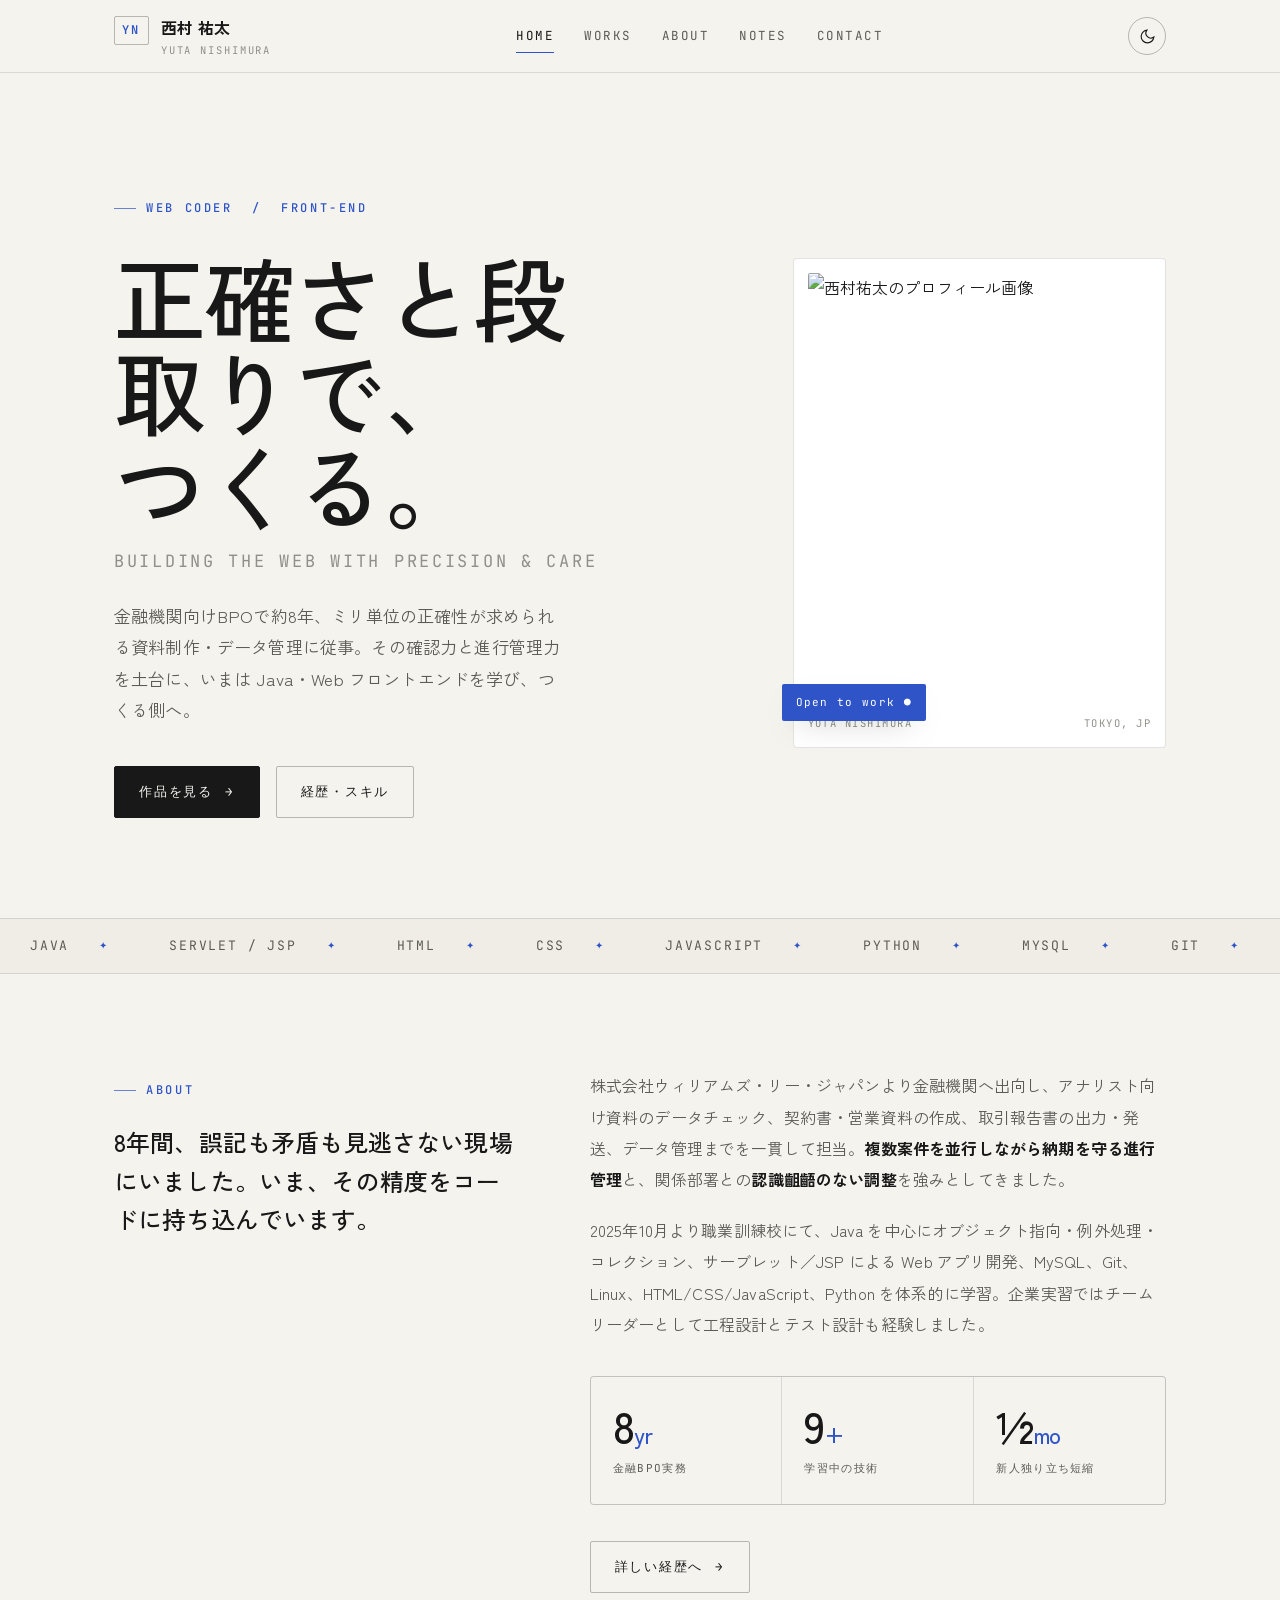
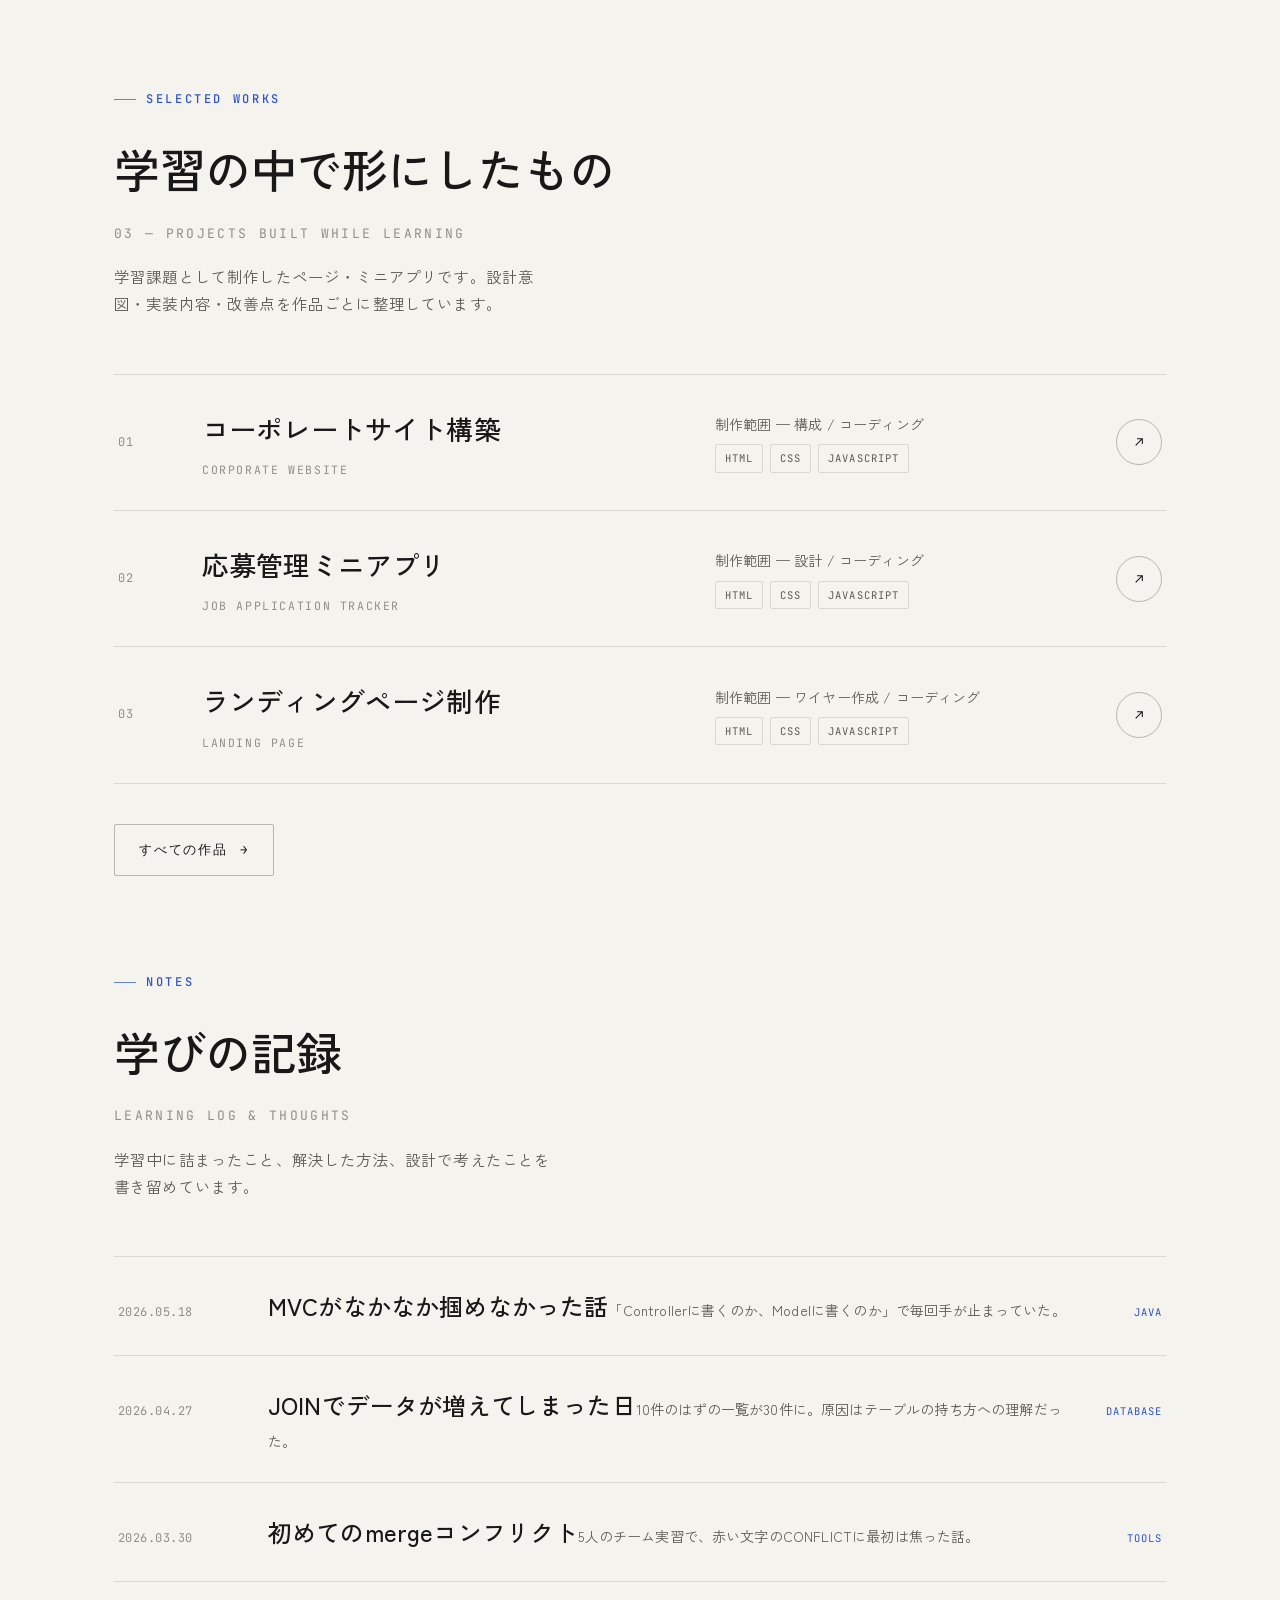
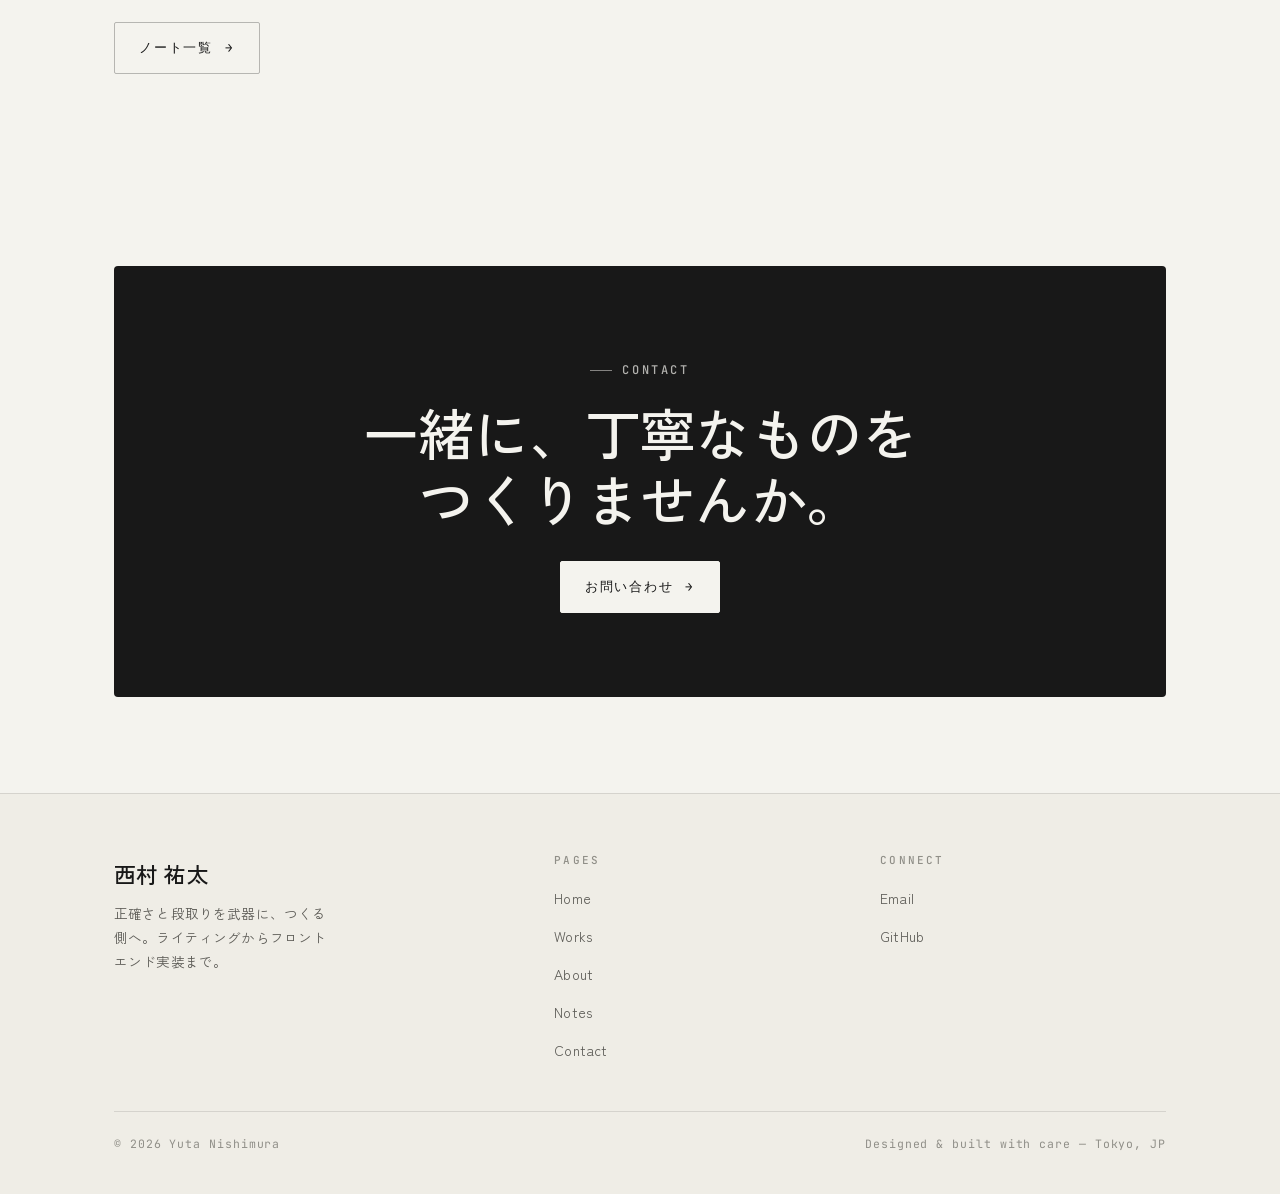
==== commit c567d8f6: "chore: heroリード文を簡潔化し resume.pdf をトラッキング対象から除外 - index.html: heroリード末尾の一文を削除 - uploads/resume.pdf を g" ====
--- a/index.html
+++ b/index.html
@@ -50,7 +50,7 @@
         <span class="ja">正確さと段取りで、<br/>つくる。</span>
         <span class="en">Building the web with precision &amp; care</span>
       </h1>
-      <p class="hero-lede reveal">金融機関向けBPOで約8年、ミリ単位の正確性が求められる資料制作・データ管理に従事。その確認力と進行管理力を土台に、いまは Java・Web フロントエンドを学び、つくる側へ。丁寧で、破綻のないコードを書きます。</p>
+      <p class="hero-lede reveal">金融機関向けBPOで約8年、ミリ単位の正確性が求められる資料制作・データ管理に従事。その確認力と進行管理力を土台に、いまは Java・Web フロントエンドを学び、つくる側へ。</p>
       <div class="hero-cta reveal">
         <a class="btn" href="works.html">作品を見る <span class="arr">→</span></a>
         <a class="btn btn--ghost" href="about.html">経歴・スキル</a>
